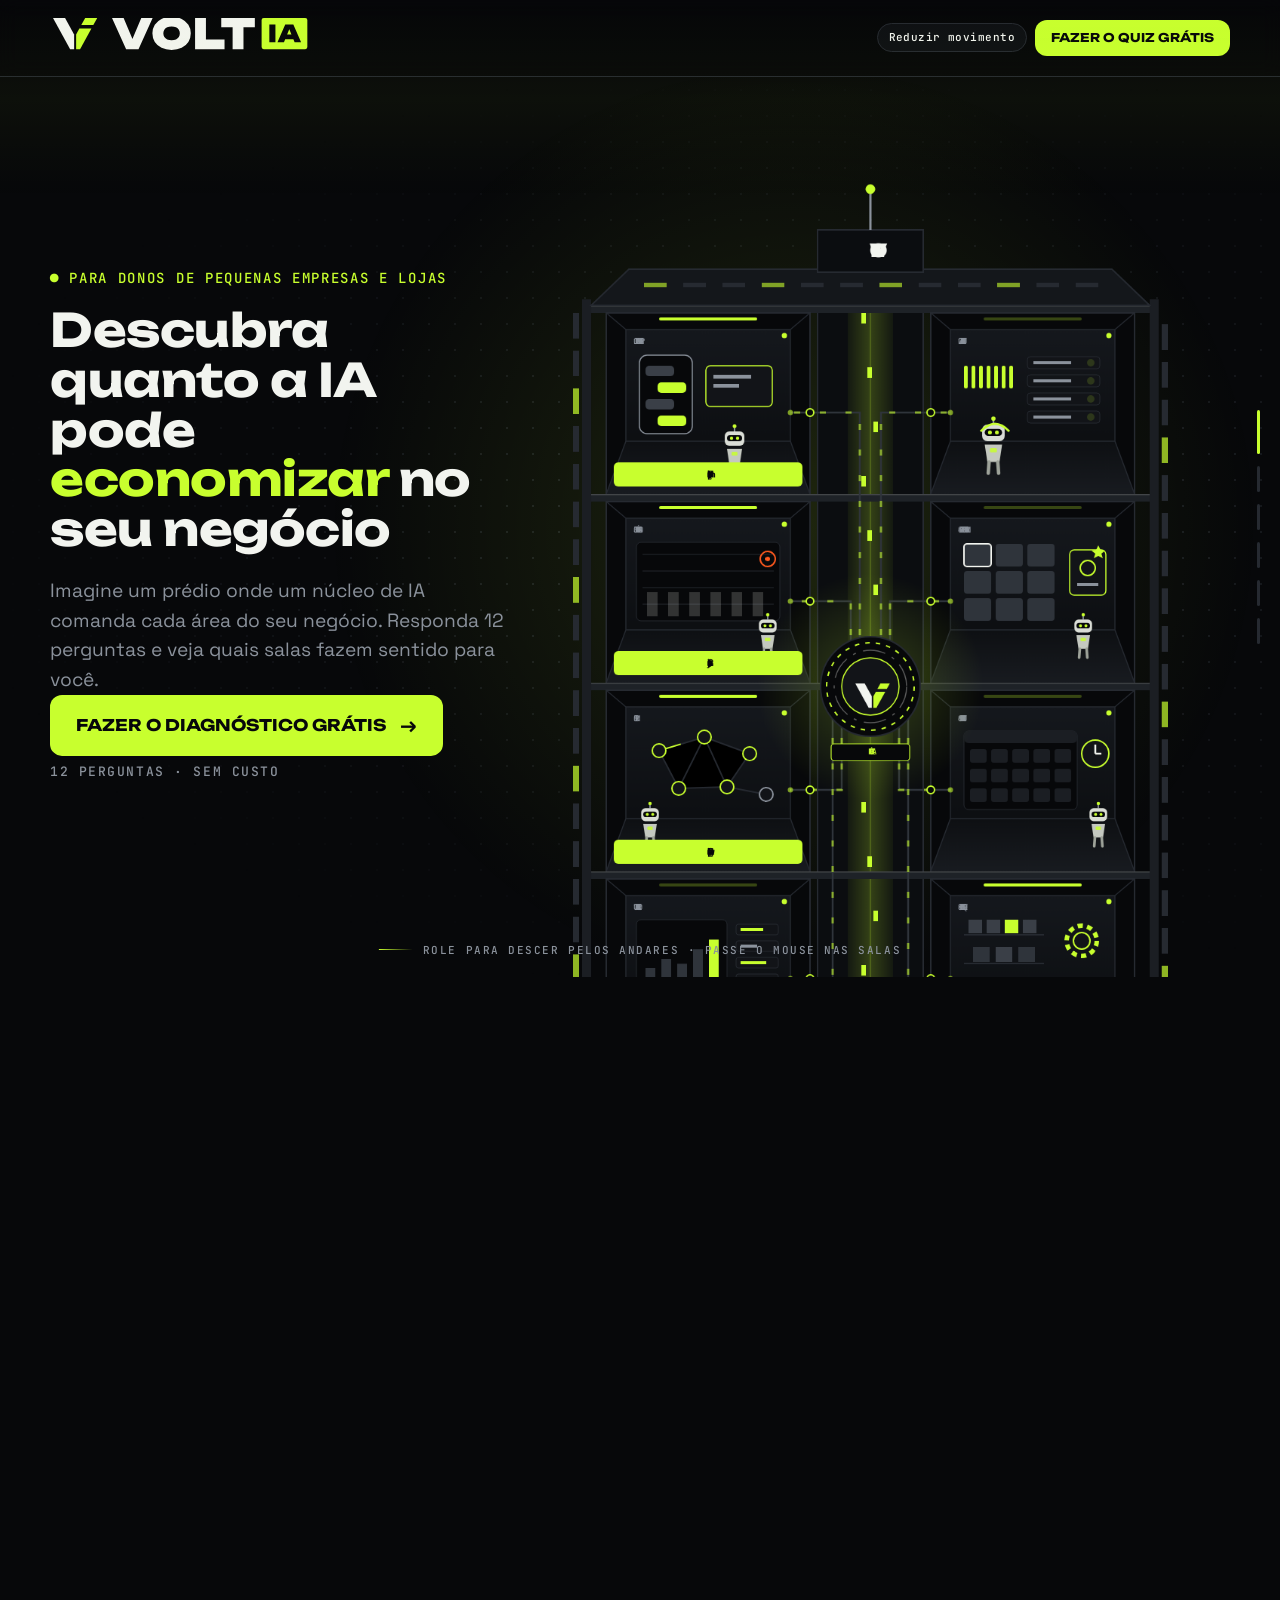
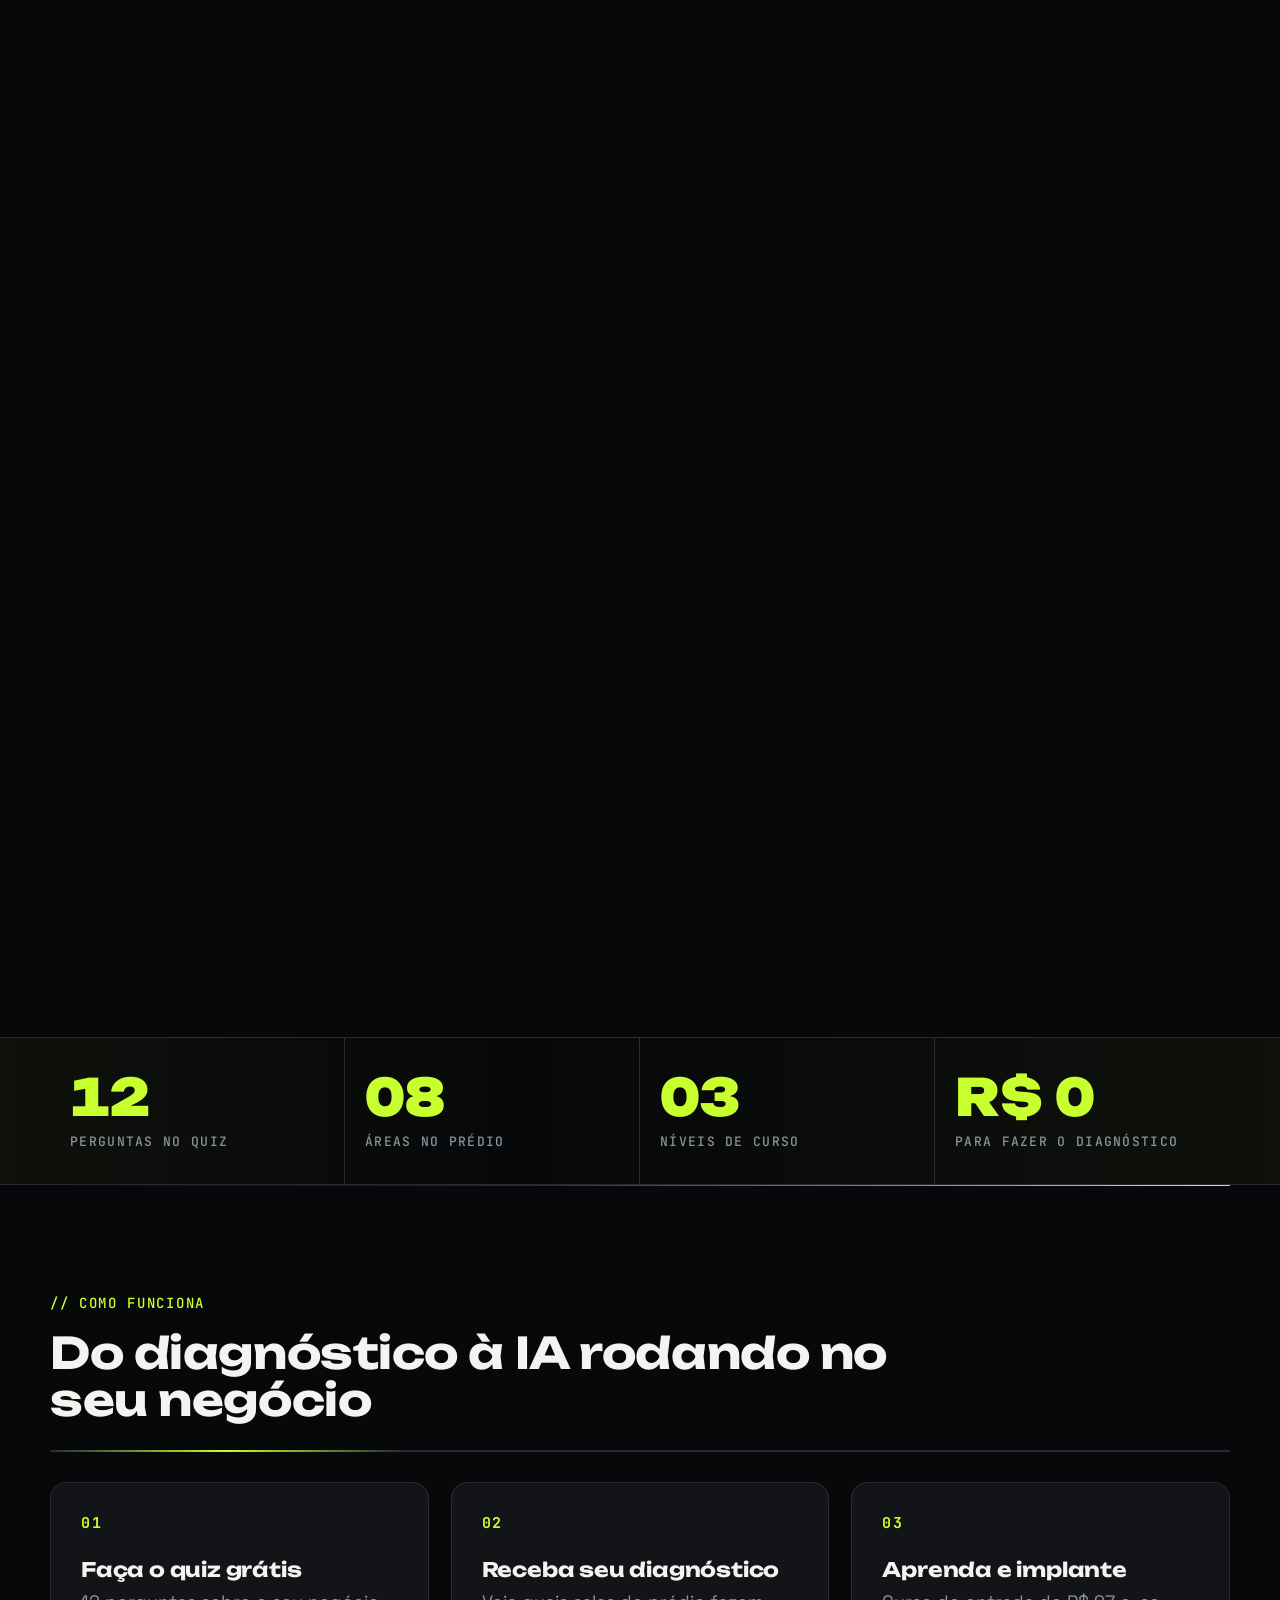
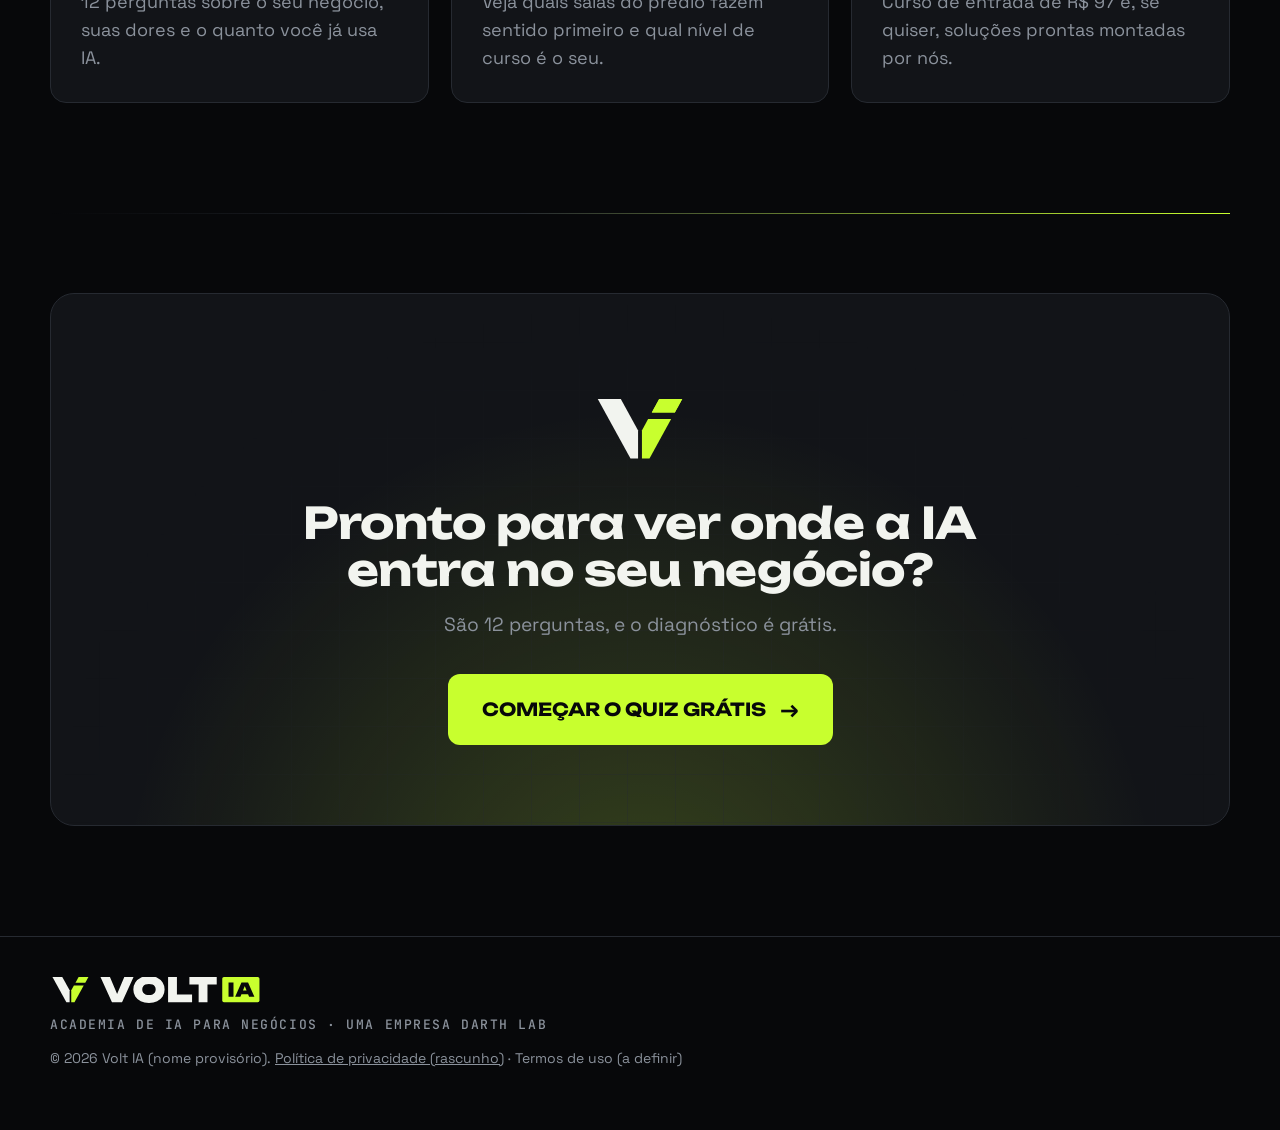
==== index.html @ c43f9a68 "Volt IA: landing, quiz e política (rascunho) - site estático" ====
<!doctype html>
<html lang="pt-BR">
<head>
<meta charset="utf-8">
<meta name="viewport" content="width=device-width, initial-scale=1">
<title>Volt IA | Descubra quanto a IA pode economizar no seu negócio</title>
<meta name="description" content="Diagnóstico grátis em 12 perguntas para donos de pequenas empresas e lojas: descubra onde a IA entra no seu negócio.">
<meta name="theme-color" content="#07080A">
<link rel="icon" href="assets/favicon.svg" type="image/svg+xml">
<link rel="icon" href="assets/favicon.ico" sizes="any">
<link rel="apple-touch-icon" href="assets/apple-touch-icon-180.png">
<link rel="preconnect" href="https://fonts.googleapis.com"><link rel="preconnect" href="https://fonts.gstatic.com" crossorigin>
<link href="https://fonts.googleapis.com/css2?family=Unbounded:wght@700;900&family=Space+Grotesk:wght@400;500;700&family=JetBrains+Mono:wght@500;700&display=swap" rel="stylesheet">
<script>try{if(localStorage.getItem("volt_reduce_motion")==="1")document.documentElement.classList.add("reduce-motion")}catch(e){}</script>
<link rel="stylesheet" href="style.css">
<link rel="stylesheet" href="building.css">
</head>
<body>
<div class="scanline" aria-hidden="true"></div>
<header class="nav">
  <div class="wrap nav-in">
    <a href="#" class="brand" aria-label="Volt IA"><img src="assets/logo.svg" alt="Volt IA" height="32"></a>
    <div class="nav-actions">
      <button class="motion-toggle" type="button" id="btnMotion" aria-pressed="false">Reduzir movimento</button>
      <a href="quiz/" class="btn btn-sm glow">Fazer o quiz grátis</a>
    </div>
  </div>
</header>

<main>
<!-- PALCO: o prédio Volt IA com o núcleo que comanda tudo -->
<section class="stage" id="predio" aria-label="O prédio Volt IA: um núcleo de IA conectado às áreas do seu negócio">
  <div class="stage-sticky">
    <div class="stage-bg" aria-hidden="true"></div>
    <div class="stage-halo" aria-hidden="true"></div>
    <div class="cam" id="cam"><svg class="bsvg" id="bsvg" role="img" aria-label="Prédio em corte com um núcleo de IA central ligado a oito salas: vendas e WhatsApp, atendimento, tráfego pago, criativos e Instagram, CRM, agendamento, financeiro e ERP."></svg></div>

    <div class="panel" id="panel">
      <div class="pstate p0 cur" data-state="0">
        <p class="kicker"><span class="blink">●</span> PARA DONOS DE PEQUENAS EMPRESAS E LOJAS</p>
        <h1>Descubra quanto a IA pode <em>economizar</em> no seu negócio</h1>
        <p class="lead">Imagine um prédio onde um núcleo de IA comanda cada área do seu negócio. Responda 12 perguntas e veja quais salas fazem sentido para você.</p>
        <div class="cta-row">
          <a href="quiz/" class="btn pulse glow">Fazer o diagnóstico grátis <span class="arr">→</span></a>
          <span class="mono muted">12 PERGUNTAS · SEM CUSTO</span>
        </div>
      </div>
      <!-- andares: preenchidos pelo app.js a partir de VOLT_FLOORS/VOLT_ROOMS -->
      <div class="pstate p5" data-state="5">
        <p class="kicker">// O NÚCLEO</p>
        <h2>Uma IA no centro. Cada área conectada.</h2>
        <p class="lead">O quiz mostra por qual sala começar no seu negócio, e o curso explica como tudo funciona.</p>
        <div class="cta-row"><a href="quiz/" class="btn pulse glow">Fazer o diagnóstico grátis <span class="arr">→</span></a></div>
      </div>
    </div>
    <div class="progress" id="progress" aria-hidden="true"></div>
    <div class="hint" id="hint" aria-hidden="true"><span></span>ROLE PARA DESCER PELOS ANDARES · PASSE O MOUSE NAS SALAS</div>
    <div class="tip" id="tip" role="status" aria-live="polite"></div>
  </div>
  <div class="static-floors" id="staticFloors"></div>
</section>

<!-- CONTADORES (fatos do próprio quiz, sem promessa de ganho) -->
<section class="stats" id="numeros">
  <div class="wrap stats-grid">
    <div class="stat reveal"><b data-count="12">0</b><span>perguntas no quiz</span></div>
    <div class="stat reveal d1"><b data-count="8">0</b><span>áreas no prédio</span></div>
    <div class="stat reveal d2"><b data-count="3">0</b><span>níveis de curso</span></div>
    <div class="stat reveal d3"><b data-count="0" data-prefix="R$ ">R$ 0</b><span>para fazer o diagnóstico</span></div>
  </div>
</section>

<!-- COMO FUNCIONA -->
<section class="steps sec" id="como">
  <div class="wrap">
    <p class="kicker reveal">// COMO FUNCIONA</p>
    <h2 class="reveal d1">Do diagnóstico à IA rodando no seu negócio</h2>
    <div class="flowline reveal" aria-hidden="true"><i></i></div>
    <ol class="grid3">
      <li class="card reveal"><span class="num">01</span><h3>Faça o quiz grátis</h3><p>12 perguntas sobre o seu negócio, suas dores e o quanto você já usa IA.</p></li>
      <li class="card reveal d1"><span class="num">02</span><h3>Receba seu diagnóstico</h3><p>Veja quais salas do prédio fazem sentido primeiro e qual nível de curso é o seu.</p></li>
      <li class="card reveal d2"><span class="num">03</span><h3>Aprenda e implante</h3><p>Curso de entrada de R$ 97 e, se quiser, soluções prontas montadas por nós.</p></li>
    </ol>
  </div>
</section>

<!-- CTA FINAL -->
<section class="final sec" id="quiz">
  <div class="wrap">
    <div class="final-box reveal">
      <div class="final-grid" aria-hidden="true"></div>
      <svg class="emblem sm" viewBox="0 0 100 100" aria-hidden="true">
        <polygon points="6,26 30,26 48,58.73 48,88 40.1,88" fill="#F2F4EF"/>
        <polygon points="82.45,47 58.45,47 52,58.73 52,88 59.9,88" fill="#C8FF2E"/>
        <polygon class="pkt p0" points="94,26 70,26 62.3,40 86.3,40" fill="#C8FF2E"/>
        <polygon class="pkt p1" points="94,26 70,26 62.3,40 86.3,40" fill="#C8FF2E"/>
      </svg>
      <h2>Pronto para ver onde a IA entra no seu negócio?</h2>
      <p class="lead">São 12 perguntas, e o diagnóstico é grátis.</p>
      <a href="quiz/" class="btn btn-lg pulse glow">Começar o quiz grátis <span class="arr">→</span></a>
    </div>
  </div>
</section>
</main>

<footer class="foot">
  <div class="wrap">
    <img src="assets/logo.svg" alt="Volt IA" height="26">
    <p class="mono muted">ACADEMIA DE IA PARA NEGÓCIOS · UMA EMPRESA DARTH LAB</p>
    <p class="muted small">© 2026 Volt IA (nome provisório). <a href="privacidade/" style="color:inherit">Política de privacidade (rascunho)</a> · Termos de uso (a definir)</p>
  </div>
</footer>
<script src="building.js" defer></script>
<script src="app.js" defer></script>
</body>
</html>
---- style.css ----
:root{--void:#07080A;--grafite:#121418;--linha:#262A31;--volt:#C8FF2E;--sinal:#F2F4EF;--dado:#8B929C;--brasa:#FF5A1F;
--fd:"Unbounded",system-ui,sans-serif;--ft:"Space Grotesk",system-ui,sans-serif;--fm:"JetBrains Mono",ui-monospace,monospace;
--ease:cubic-bezier(.2,.8,.2,1)}
*{box-sizing:border-box;margin:0;padding:0}
html{scroll-behavior:smooth}
body{background:var(--void);color:var(--sinal);font:400 18px/1.55 var(--ft);overflow-x:hidden;-webkit-font-smoothing:antialiased}
::selection{background:var(--volt);color:var(--void)}
.wrap{width:min(1180px,100% - 48px);margin-inline:auto}
.mono{font:500 13px/1.3 var(--fm);letter-spacing:.12em}
.tiny{font-size:11px;letter-spacing:.06em}
.muted{color:var(--dado)} .small{font-size:14px}
.kicker{font:500 14px/1.2 var(--fm);letter-spacing:.12em;color:var(--volt);margin-bottom:18px}
h1,h2,h3{font-family:var(--fd);font-weight:700;letter-spacing:-.01em;line-height:1.08}
h1{font-size:clamp(34px,4.3vw,62px)} h1 em{font-style:normal;color:var(--volt)}
h2{font-size:clamp(28px,3.4vw,44px);margin-bottom:40px;max-width:22ch}
h3{font-size:20px;margin-bottom:8px}
.lead{color:var(--dado);font-size:clamp(17px,1.5vw,20px);max-width:54ch;margin-top:22px}

/* scanline global sutil */
.scanline{position:fixed;inset:0;pointer-events:none;z-index:50;background:linear-gradient(180deg,transparent 0,rgba(200,255,46,.035) 50%,transparent 100%);height:22vh;animation:scan 7s linear infinite}
@keyframes scan{from{transform:translateY(-25vh)}to{transform:translateY(110vh)}}

/* NAV */
.nav{position:sticky;top:0;z-index:40;backdrop-filter:blur(10px);-webkit-backdrop-filter:blur(10px);background:rgba(7,8,10,.72);border-bottom:1px solid var(--linha);transition:background .3s}
.nav-in{display:flex;justify-content:space-between;align-items:center;padding:18px 0}
.nav.scrolled{background:rgba(7,8,10,.92)}

/* BOTÕES */
.btn{position:relative;display:inline-flex;align-items:center;gap:14px;background:var(--volt);color:var(--void);font:700 16px/1 var(--fd);
 text-transform:uppercase;text-decoration:none;padding:20px 26px;border-radius:12px;transition:transform .25s var(--ease),box-shadow .25s var(--ease);isolation:isolate;overflow:visible}
.btn-sm{padding:12px 16px;font-size:12px;white-space:nowrap} .btn-lg{padding:24px 34px;font-size:18px}
.arr{font-family:var(--ft);font-size:1.3em;transition:transform .25s var(--ease)}
.btn:hover .arr{transform:translateX(6px)}
.glow:hover{transform:translateY(-2px);box-shadow:0 0 0 1px var(--volt),0 10px 50px rgba(200,255,46,.45),0 0 120px rgba(200,255,46,.18)}
.btn::after{content:"";position:absolute;inset:0;border-radius:inherit;background:linear-gradient(110deg,transparent 30%,rgba(255,255,255,.55) 50%,transparent 70%);background-size:250% 100%;background-position:120% 0;mix-blend-mode:soft-light;transition:background-position .7s var(--ease)}
.btn:hover::after{background-position:-20% 0}
.pulse::before{content:"";position:absolute;inset:0;border-radius:inherit;box-shadow:0 0 0 0 rgba(200,255,46,.55);animation:ring 2.2s var(--ease) infinite;z-index:-1}
@keyframes ring{0%{box-shadow:0 0 0 0 rgba(200,255,46,.5)}80%,100%{box-shadow:0 0 0 18px rgba(200,255,46,0)}}

/* STATS */
.stats{border-block:1px solid var(--linha);background:linear-gradient(90deg,rgba(200,255,46,.04),transparent 40%,rgba(200,255,46,.04))}
.stats-grid{display:grid;grid-template-columns:repeat(4,1fr)}
.stat{padding:34px 20px;border-right:1px solid var(--linha)}
.stat:last-child{border-right:0}
.stat b{display:block;font:900 clamp(34px,4vw,54px)/1 var(--fd);color:var(--volt);font-variant-numeric:tabular-nums}
.stat span{display:block;margin-top:10px;font:500 13px var(--fm);letter-spacing:.1em;text-transform:uppercase;color:var(--dado)}

/* SEÇÕES */
.sec{position:relative;padding:110px 0}
.sec::before{content:"";position:absolute;top:0;left:50%;width:min(1180px,100% - 48px);height:1px;transform:translateX(-50%);
 background:linear-gradient(90deg,transparent,var(--linha) 20%,var(--volt) 50%,var(--linha) 80%,transparent);background-size:200% 100%;animation:sweep 6s linear infinite}
@keyframes sweep{from{background-position:100% 0}to{background-position:-100% 0}}
.grid3{list-style:none;display:grid;grid-template-columns:repeat(3,1fr);gap:22px}
.card{position:relative;background:var(--grafite);border:1px solid var(--linha);border-radius:16px;padding:30px;overflow:hidden;transition:border-color .3s,transform .4s var(--ease)}
.card p{color:var(--dado)}
.card::before{content:"";position:absolute;inset:0;background:radial-gradient(320px circle at var(--mx,50%) var(--my,0%),rgba(200,255,46,.16),transparent 60%);opacity:0;transition:opacity .3s}
.card:hover{border-color:rgba(200,255,46,.6);transform:translateY(-4px)}
.card:hover::before{opacity:1}
.card>*{position:relative}
.num{display:block;font:700 15px var(--fm);color:var(--volt);margin-bottom:26px;letter-spacing:.1em}
.ico{display:inline-grid;place-items:center;width:44px;height:44px;border:1px solid var(--volt);border-radius:10px;color:var(--volt);margin-bottom:22px;font-size:18px}
.flowline{height:2px;background:var(--linha);margin:-14px 0 30px;position:relative;overflow:hidden;border-radius:2px}
.flowline i{position:absolute;inset:0;width:30%;background:linear-gradient(90deg,transparent,var(--volt),transparent);animation:travel 2.8s linear infinite}
@keyframes travel{from{transform:translateX(-100%)}to{transform:translateX(340%)}}

/* AO VIVO */
.live-grid{display:grid;grid-template-columns:1fr 1fr;gap:22px}
.term{background:#0C0E11;border:1px solid var(--linha);border-radius:16px;overflow:hidden;display:flex;flex-direction:column}
.term-top{display:flex;align-items:center;gap:8px;padding:14px 20px;border-bottom:1px solid var(--linha)}
.term-top i{width:11px;height:11px;border-radius:50%;background:var(--brasa)}.term-top i:nth-child(2){background:var(--dado)}.term-top i:nth-child(3){background:var(--volt)}
.term-top span{margin-left:auto;font-size:12px}
.term-body{font:500 14px/1.8 var(--fm);color:var(--sinal);padding:20px 22px;min-height:340px;white-space:pre-wrap;word-break:break-word}
.term-body .p{color:var(--volt)}.term-body .c{color:var(--dado)}.term-body .ok{color:var(--volt)}.term-body .w{color:var(--brasa)}
.term-body .car{display:inline-block;width:9px;height:1.05em;background:var(--volt);vertical-align:-2px;animation:blinkdot 1s steps(1) infinite}
.tasks ul{list-style:none;padding:6px 20px;flex:1}
.tasks li{position:relative;display:flex;justify-content:space-between;align-items:center;gap:12px;padding:17px 0;border-bottom:1px dashed var(--linha);font-size:17px;overflow:hidden}
.tasks li:last-child{border:0}
.tasks li::after{content:"";position:absolute;left:0;top:0;bottom:0;width:40%;background:linear-gradient(90deg,transparent,rgba(200,255,46,.18),transparent);transform:translateX(-120%)}
.tasks li.scan::after{animation:rowscan .7s var(--ease)}
@keyframes rowscan{to{transform:translateX(320%)}}
.st{position:relative;width:86px;height:28px;font:700 12px var(--fm);letter-spacing:.08em}
.st em,.st b{position:absolute;inset:0;display:grid;place-items:center;border-radius:6px;transition:opacity .35s,transform .45s var(--ease)}
.st em{font-style:normal;color:var(--brasa);border:1px solid rgba(255,90,31,.5)}
.st b{background:var(--volt);color:var(--void);opacity:0;transform:translateY(12px)}
.tasks li.done .st em{opacity:0;transform:translateY(-12px)}
.tasks li.done .st b{opacity:1;transform:none;box-shadow:0 0 18px rgba(200,255,46,.45)}
.tasks li.done .t{color:var(--sinal)}
.tasks li .t{color:var(--dado);transition:color .4s}
.tasks-foot{padding:14px 20px;border-top:1px solid var(--linha);color:var(--volt)}

/* CTA FINAL */
.final{padding-top:80px}
.final-box{position:relative;text-align:center;border:1px solid var(--linha);border-radius:24px;padding:80px 28px;overflow:hidden;
 background:radial-gradient(circle at 50% 120%,rgba(200,255,46,.2),transparent 60%),var(--grafite)}
.final-grid{position:absolute;inset:0;background-image:linear-gradient(var(--linha) 1px,transparent 1px),linear-gradient(90deg,var(--linha) 1px,transparent 1px);background-size:48px 48px;opacity:.35;
 mask-image:radial-gradient(ellipse at 50% 100%,#000,transparent 70%);-webkit-mask-image:radial-gradient(ellipse at 50% 100%,#000,transparent 70%);animation:gridmove 4s linear infinite}
@keyframes gridmove{to{background-position:0 48px,0 0}}
.final-box>*:not(.final-grid){position:relative}
.emblem.sm{position:relative;inset:auto;width:96px;height:96px;margin:0 auto}
.final-box h2{margin:22px auto 0;max-width:20ch}.final-box .lead{margin:16px auto 34px}
.foot{border-top:1px solid var(--linha)}
.foot .wrap{display:grid;gap:14px;padding:40px 0 60px}

/* REVEAL */
.js .reveal{opacity:0;transform:translateY(28px);filter:blur(6px);transition:opacity .9s var(--ease),transform .9s var(--ease),filter .9s var(--ease)}
.js .reveal.in{opacity:1;transform:none;filter:none}
.d1{transition-delay:.12s!important}.d2{transition-delay:.24s!important}.d3{transition-delay:.36s!important}

/* MOBILE */
@media (max-width:860px){
 .grid3,.live-grid{grid-template-columns:1fr}
 .stats-grid{grid-template-columns:1fr 1fr}
 .stat{border-bottom:1px solid var(--linha)}.stat:nth-child(2n){border-right:0}
 .sec{padding:72px 0}
 .btn{width:100%;justify-content:space-between}
 .nav .btn{width:auto;padding:10px 11px;font-size:10px;letter-spacing:0}
 .nav img{height:21px;width:auto}
 .nav-in{gap:10px}
 .wrap{width:calc(100% - 36px)}
 .kicker{font-size:12px}
 .term-body{min-height:300px;font-size:12.5px}
 .tasks li{font-size:15px}
 .scanline{display:none}
}

/* MOVIMENTO REDUZIDO */
@media (prefers-reduced-motion:reduce){
 *,*::before,*::after{animation:none!important;transition:none!important;scroll-behavior:auto!important}
 .js .reveal{opacity:1;transform:none;filter:none}
 .scanline{display:none}
}

/* ===== PALCO DO PRÉDIO (rolagem com câmera) ===== */
.stage{position:relative;height:640vh}
.stage-sticky{position:sticky;top:0;height:100vh;height:100svh;overflow:hidden}
.stage-bg{position:absolute;inset:0;background-image:radial-gradient(var(--linha) 1.2px,transparent 1.4px);background-size:26px 26px;opacity:.7;
 mask-image:radial-gradient(ellipse at 65% 50%,#000 20%,transparent 75%);-webkit-mask-image:radial-gradient(ellipse at 65% 50%,#000 20%,transparent 75%)}
.stage-halo{position:absolute;width:1100px;height:1100px;left:62%;top:50%;transform:translate(-50%,-50%);background:radial-gradient(circle,rgba(200,255,46,.12),transparent 60%);pointer-events:none}
.cam{position:absolute;left:0;top:0;width:840px;transform-origin:0 0;will-change:transform}
.cam .bsvg{width:840px;height:auto;display:block}
.panel{position:absolute;left:max(24px,calc((100vw - 1180px)/2));top:50%;transform:translateY(-50%);width:min(470px,36vw);z-index:3}
.pstate{position:absolute;left:0;top:50%;width:100%;transform:translateY(-40%);opacity:0;visibility:hidden;transition:opacity .6s var(--ease),transform .8s var(--ease),visibility 0s .6s}
.pstate.cur{opacity:1;visibility:visible;transform:translateY(-50%);transition:opacity .6s var(--ease),transform .8s var(--ease),visibility 0s}
.pstate h1{font-size:clamp(32px,3.6vw,54px)}
.pstate h2{font-size:clamp(28px,2.8vw,42px);margin-bottom:14px}
.floor-tag{display:inline-flex;align-items:center;gap:10px;font:700 13px var(--fm);letter-spacing:.12em;color:var(--void);background:var(--volt);padding:7px 10px;border-radius:6px;margin-bottom:18px}
.rooms-list{list-style:none;display:grid;gap:10px;margin-top:24px}
.rooms-list li{display:flex;gap:12px;align-items:flex-start;padding:14px 16px;background:rgba(18,20,24,.88);border:1px solid var(--linha);border-radius:12px;cursor:pointer;transition:border-color .3s,background .3s}
.rooms-list li b{font:700 12px var(--fm);letter-spacing:.08em;color:var(--volt);white-space:nowrap;margin-top:3px}
.rooms-list li span{color:var(--dado);font-size:16px}
.rooms-list li strong{display:block;color:var(--sinal);font-weight:700}
.rooms-list li.on{border-color:var(--volt);background:rgba(200,255,46,.08)}
.progress{position:absolute;right:max(20px,calc((100vw - 1180px)/2 - 40px));top:50%;transform:translateY(-50%);display:grid;gap:12px;z-index:3}
.progress i{width:3px;height:26px;background:var(--linha);border-radius:2px;transition:background .3s,height .3s}
.progress i.cur{background:var(--volt);height:44px}
.hint{position:absolute;left:50%;bottom:20px;transform:translateX(-50%);z-index:3;font:500 11px var(--fm);letter-spacing:.14em;color:var(--dado);display:flex;align-items:center;gap:10px;transition:opacity .4s}
.hint span{display:block;width:34px;height:1px;background:linear-gradient(90deg,var(--volt),transparent);animation:hintx 1.6s ease-in-out infinite}
@keyframes hintx{50%{transform:scaleX(.3)}}
.tip{position:absolute;z-index:4;pointer-events:none;background:var(--void);border:1px solid var(--volt);color:var(--sinal);padding:10px 12px;border-radius:10px;font-size:14px;max-width:240px;opacity:0;transform:translateY(6px);transition:opacity .2s,transform .2s;box-shadow:0 0 30px rgba(200,255,46,.25)}
.tip b{display:block;font:700 11px var(--fm);letter-spacing:.1em;color:var(--volt);margin-bottom:4px}
.tip.show{opacity:1;transform:none}
/* lista estática (fallback movimento reduzido) */
.static-floors{display:none}
@media (max-width:860px){
 .stage{height:720vh}
 .panel{left:18px;right:18px;width:auto;top:84px;transform:none}
 .pstate{top:0;transform:translateY(16px)}
 .pstate.cur{transform:none}
 .pstate h1{font-size:28px}
 .pstate .lead{font-size:15px;margin-top:12px}
 .pstate h2{font-size:24px;margin-bottom:8px}
 .pstate .cta-row{margin-top:18px}
 .floor-tag{font-size:11px;margin-bottom:10px}
 .rooms-list{margin-top:12px;gap:8px}
 .rooms-list li{padding:10px 12px}
 .rooms-list li span{font-size:13.5px}
 .progress{right:8px;top:auto;bottom:24px;transform:none;grid-auto-flow:column}
 .progress i{width:18px;height:3px}.progress i.cur{width:30px;height:3px}
 .hint{display:none}
 .stage-halo{left:50%;top:70%}
 .tip{display:none}
 .bsvg .r-label{display:none}
}
@media (prefers-reduced-motion:reduce){
 .stage{height:auto}
 .stage-sticky{position:relative;height:auto;overflow:visible;padding:40px 0 60px}
 .cam{position:relative;transform:none!important;width:min(840px,100%);margin:30px auto 0}
 .cam .bsvg{width:100%}
 .panel{position:relative;left:auto;top:auto;transform:none;width:min(1180px,100% - 48px);margin:0 auto}
 .pstate{display:none}.pstate.p0{display:block;position:relative;transform:none;opacity:1;visibility:visible}
 .progress,.hint{display:none}
 .static-floors{display:grid;gap:14px;width:min(1180px,100% - 48px);margin:30px auto 0}
}
@media (max-width:860px){
 .tip{display:block;position:fixed;left:18px;right:18px;bottom:22px;max-width:none}
}
.pstate .cta-row .mono{white-space:nowrap}
@media (max-width:860px){
 .panel::before{content:"";position:absolute;left:-18px;right:-18px;top:-90px;height:calc(100% + 150px);min-height:var(--ph,300px);background:linear-gradient(180deg,#07080A 0,#07080A calc(100% - 70px),rgba(7,8,10,0));z-index:-1;pointer-events:none}
}
@media (prefers-reduced-motion:reduce){
 .stage-sticky{display:flex;flex-direction:column}
 .panel{order:-1;height:auto!important}
 .panel::before{display:none}
 .tip{display:none!important}
}
@media (prefers-reduced-motion:reduce){ .stage-sticky{overflow:hidden} .stage-halo{display:none} }

/* BOTÃO "REDUZIR MOVIMENTO" — espelha as regras de prefers-reduced-motion sob html.reduce-motion */
.motion-toggle{appearance:none;cursor:pointer;font:500 11px/1 "JetBrains Mono",monospace;letter-spacing:.04em;color:#F2F4EF;background:rgba(18,20,24,.75);border:1px solid #262A31;border-radius:999px;padding:8px 11px;white-space:nowrap}
.motion-toggle:hover{border-color:rgba(200,255,46,.45)}
.motion-toggle[aria-pressed="true"]{color:#C8FF2E;border-color:rgba(200,255,46,.55)}
.motion-toggle:focus-visible{outline:2px solid #C8FF2E;outline-offset:2px}
.nav-actions{display:flex;gap:8px;align-items:center}
@media (max-width:520px){.motion-toggle{padding:7px 9px;font-size:10px}}
html.reduce-motion *,html.reduce-motion *::before,html.reduce-motion *::after{animation:none!important;transition:none!important;scroll-behavior:auto!important}
html.reduce-motion.js .reveal{opacity:1;transform:none;filter:none}
html.reduce-motion .scanline{display:none}
html.reduce-motion .stage{height:auto}
html.reduce-motion .stage-sticky{position:relative;height:auto;overflow:hidden;padding:40px 0 60px;display:flex;flex-direction:column}
html.reduce-motion .cam{position:relative;transform:none!important;width:min(840px,100%);margin:30px auto 0}
html.reduce-motion .cam .bsvg{width:100%}
html.reduce-motion .panel{position:relative;left:auto;top:auto;transform:none;width:min(1180px,100% - 48px);margin:0 auto;order:-1;height:auto!important}
html.reduce-motion .panel::before{display:none}
html.reduce-motion .pstate{display:none}
html.reduce-motion .pstate.p0{display:block;position:relative;transform:none;opacity:1;visibility:visible}
html.reduce-motion .progress,html.reduce-motion .hint{display:none}
html.reduce-motion .static-floors{display:grid;gap:14px;width:min(1180px,100% - 48px);margin:30px auto 0}
html.reduce-motion .tip{display:none!important}
html.reduce-motion .stage-halo{display:none}
---- building.css ----
/* ===== Prédio-núcleo Volt IA ===== */
.bsvg{overflow:visible;font-family:"JetBrains Mono",monospace}
.bsvg *{transform-box:fill-box}
.svg-mono{font:500 11px "JetBrains Mono",monospace;letter-spacing:.04em}
.svg-label{font:700 13px "Space Grotesk",sans-serif}
.svg-sign{font:900 24px "Unbounded",sans-serif;letter-spacing:.02em}
/* núcleo */
.lift .pk{animation:rise 3.2s linear infinite;animation-delay:var(--d)}
@keyframes rise{from{transform:translateY(80px);opacity:0}15%{opacity:.9}85%{opacity:.9}to{transform:translateY(-120px);opacity:0}}
.reactor .ring{transform-origin:center}
.reactor .r1{animation:spin 9s linear infinite}.reactor .r2{animation:spin 14s linear infinite reverse}
.reactor .r-pulse{transform-origin:center;animation:core 2.2s ease-in-out infinite}
.reactor .r-halo{transform-origin:center;animation:halo 2.2s ease-in-out infinite}
.reactor .pkt{animation:pktup 1.6s ease-in-out infinite}
@keyframes spin{to{transform:rotate(360deg)}}
@keyframes core{50%{transform:scale(1.08);stroke-width:3}}
@keyframes halo{50%{transform:scale(1.15);opacity:.65}}
@keyframes pktup{0%,100%{transform:translate(0,0)}50%{transform:translate(4px,-7px)}}
.bsvg.hot .reactor .r-pulse,.bsvg.hot .reactor .r-halo{animation-duration:.9s}
.beacon{animation:blink2 1.6s steps(1) infinite}.beacon-ring{transform-origin:center;animation:ping 1.6s ease-out infinite}
@keyframes blink2{50%{opacity:.25}}
@keyframes ping{from{transform:scale(1);opacity:1}to{transform:scale(4);opacity:0}}
.win{animation:winb 4s ease-in-out infinite;animation-delay:var(--d)}
@keyframes winb{50%{opacity:.2}}
/* feixes */
.beam .b-base{stroke:#2F343B;stroke-width:2.5;fill:none}
.beam .b-end{fill:#C8FF2E;opacity:.6}
.beam.on .b-end{opacity:1}
.beam .b-flow{stroke:#C8FF2E;stroke-width:3;fill:none;stroke-dasharray:8 26;animation:beam 1.3s linear infinite;opacity:.6}
.beam .b-port{fill:#07080A;stroke:#C8FF2E;stroke-width:2}
@keyframes beam{to{stroke-dashoffset:-34}}
.beam.on .b-flow{opacity:1;stroke-width:5;filter:drop-shadow(0 0 6px #C8FF2E);animation-duration:.45s}
.beam.on .b-base{stroke:#C8FF2E;stroke-opacity:.35;stroke-width:7}
/* salas */
.room{cursor:pointer;outline:none}
.room .r-frame{transition:stroke .3s,fill .3s}
.room .r-label{opacity:0;transform:translateY(8px);transition:opacity .3s,transform .3s}
.room .r-title{transition:fill .3s}
.room .lamp{transition:opacity .3s}
.room .r-led{animation:blink2 1.8s steps(1) infinite}
.room.on .r-frame,.room:focus-visible .r-frame{stroke:#C8FF2E;fill:#0B0E08}
.room.on .r-label,.room:focus-visible .r-label{opacity:1;transform:none}
.room.on .r-title{fill:#C8FF2E}
.room.on .lamp{opacity:1}
.bsvg.focusing .room:not(.focus):not(.on){opacity:.45}
.room{transition:opacity .5s}
.botu.bob{animation:bob 2.4s ease-in-out infinite}
@keyframes bob{50%{transform:translateY(-4px)}}
.room .eye{animation:eyes 4s steps(1) infinite}
@keyframes eyes{0%,46%,50%,100%{opacity:1}47%,49%{opacity:.1}}
/* cenas */
.chat{animation:chat 6s linear infinite}
@keyframes chat{to{transform:translateY(-132px)}}
.ticket .check{stroke-dasharray:30;stroke-dashoffset:30;animation:chk 3s ease-in-out infinite}
@keyframes chk{30%,80%{stroke-dashoffset:0}100%{stroke-dashoffset:0;opacity:0}}
.tk .tkc{opacity:.15;animation:tk 2.4s steps(1) infinite;animation-delay:var(--d)}
@keyframes tk{0%{opacity:.15}40%,100%{opacity:1}}
.wave rect{transform-origin:center;animation:wave .9s ease-in-out infinite;animation-delay:var(--d)}
@keyframes wave{50%{transform:scaleY(.25)}}
.draw{stroke-dasharray:240;stroke-dashoffset:240;animation:draw 4s ease-in-out infinite}
@keyframes draw{60%,100%{stroke-dashoffset:0}}
.bar{transform-origin:bottom;animation:barz 2.4s ease-in-out infinite;animation-delay:var(--d)}
@keyframes barz{50%{transform:scaleY(.4)}}
.target{animation:tgt 4s ease-in-out infinite}
@keyframes tgt{0%,55%{opacity:0;transform:translate(214px,76px) scale(.3)}65%,100%{opacity:1}}
.target{transform-box:view-box}
.tile{fill:#2F343B;animation:tile 3s steps(1) infinite;animation-delay:var(--d)}
@keyframes tile{0%{fill:#2F343B}30%,100%{fill:#C8FF2E}}
.cursorbox{animation:cbox 3s steps(9) infinite}
@keyframes cbox{to{transform:translate(0,0)}}
.spark{transform-origin:center;animation:sp 1.5s ease-in-out infinite}
@keyframes sp{50%{transform:scale(.5) rotate(45deg);opacity:.4}}
.crmflow{stroke-dasharray:30 300;animation:crm 3s linear infinite}
@keyframes crm{to{stroke-dashoffset:-330}}
.cn{transform-origin:center;animation:cn 2.4s ease-in-out infinite;animation-delay:var(--d)}
@keyframes cn{50%{transform:scale(1.25)}}
.slot{fill:#1B1E23;animation:slot 4.2s steps(1) infinite;animation-delay:var(--d)}
@keyframes slot{0%{fill:#1B1E23}10%,60%{fill:#C8FF2E}61%,100%{fill:#1B1E23}}
.hand{transform-origin:bottom center;animation:spin 3s linear infinite}
.fbar{transform-origin:bottom;transform:scaleY(var(--h));animation:fbar 3s ease-in-out infinite;animation-delay:var(--d)}
@keyframes fbar{50%{transform:scaleY(calc(var(--h) * .8))}}
.ledger{transform-origin:left;animation:led 2s ease-in-out infinite;animation-delay:var(--d)}
@keyframes led{0%{transform:scaleX(0)}50%,100%{transform:scaleX(1)}}
.gear{animation:spin 5s linear infinite;transform-origin:center}
.belt{animation:belt 4s linear infinite}
@keyframes belt{to{transform:translateX(-200px)}}
/* montagem */
.bsvg .part{opacity:0;transform:translateY(-60px);transition:opacity .7s cubic-bezier(.2,.8,.2,1),transform .9s cubic-bezier(.2,.8,.2,1);transition-delay:calc(var(--i) * .16s)}
.bsvg.built .part{opacity:1;transform:none}
.bsvg .part.base{transform:translateY(40px)}
.bsvg.built .part.base{transform:none}
/* pausa fora da tela */
.bsvg.paused *, .bsvg.paused{animation-play-state:paused!important}
@media (prefers-reduced-motion:reduce){
 .bsvg *{animation:none!important;transition:none!important}
 .bsvg .part{opacity:1;transform:none}
 .chat{transform:none}.ticket .check{stroke-dashoffset:0}.draw{stroke-dashoffset:0}.tile{fill:#C8FF2E}.target{opacity:1}
}
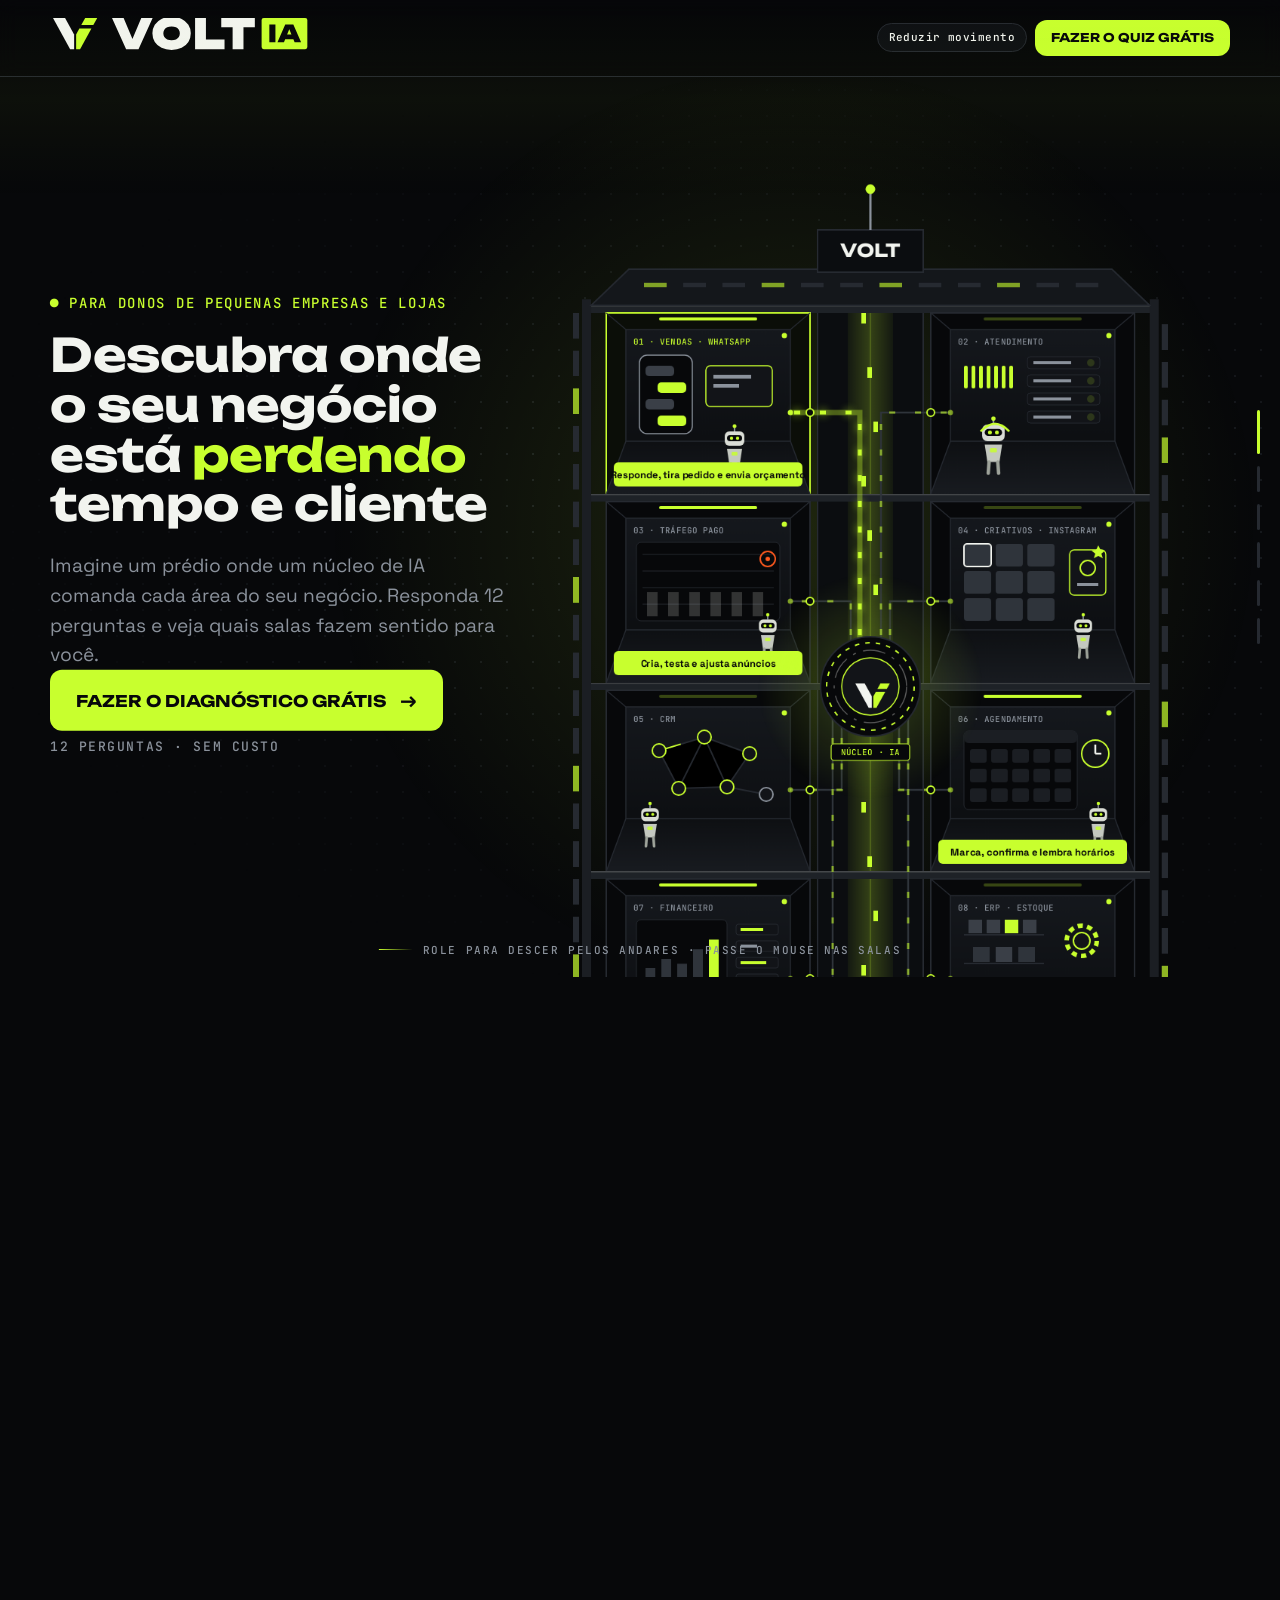
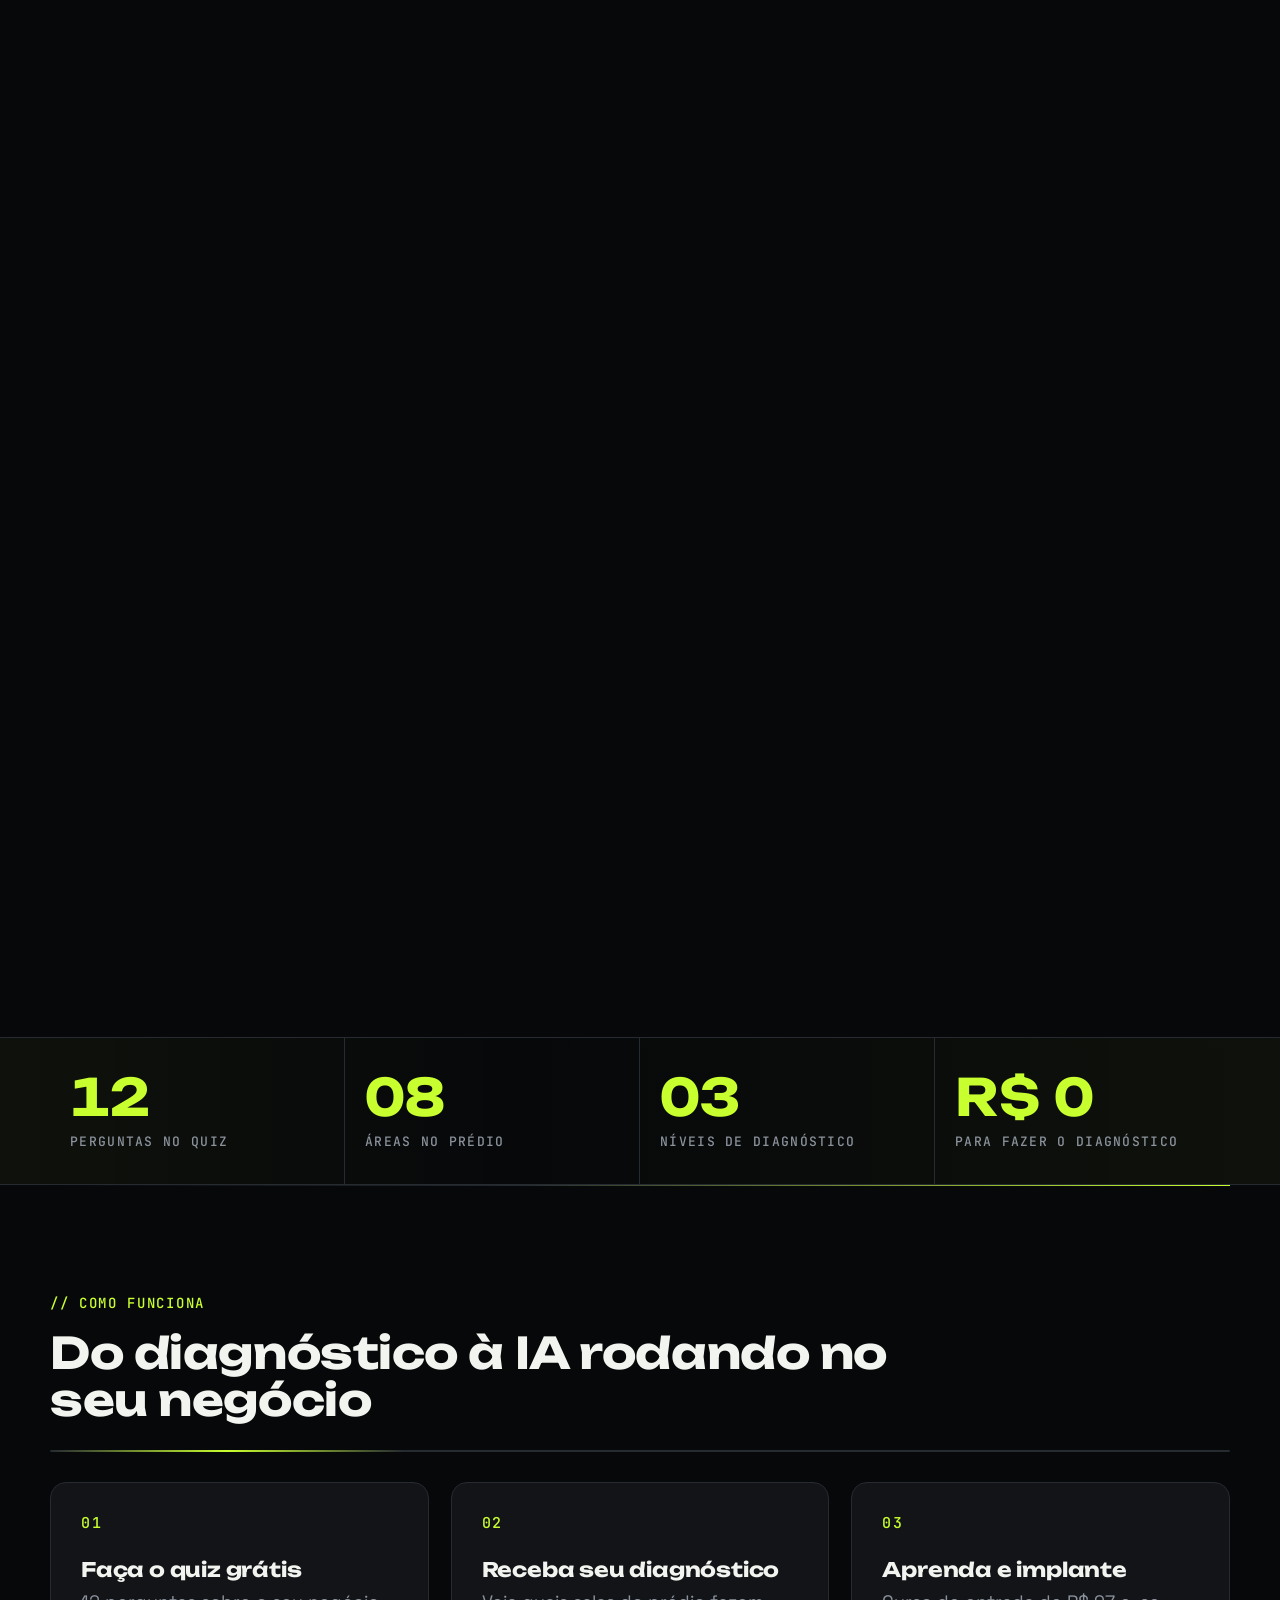
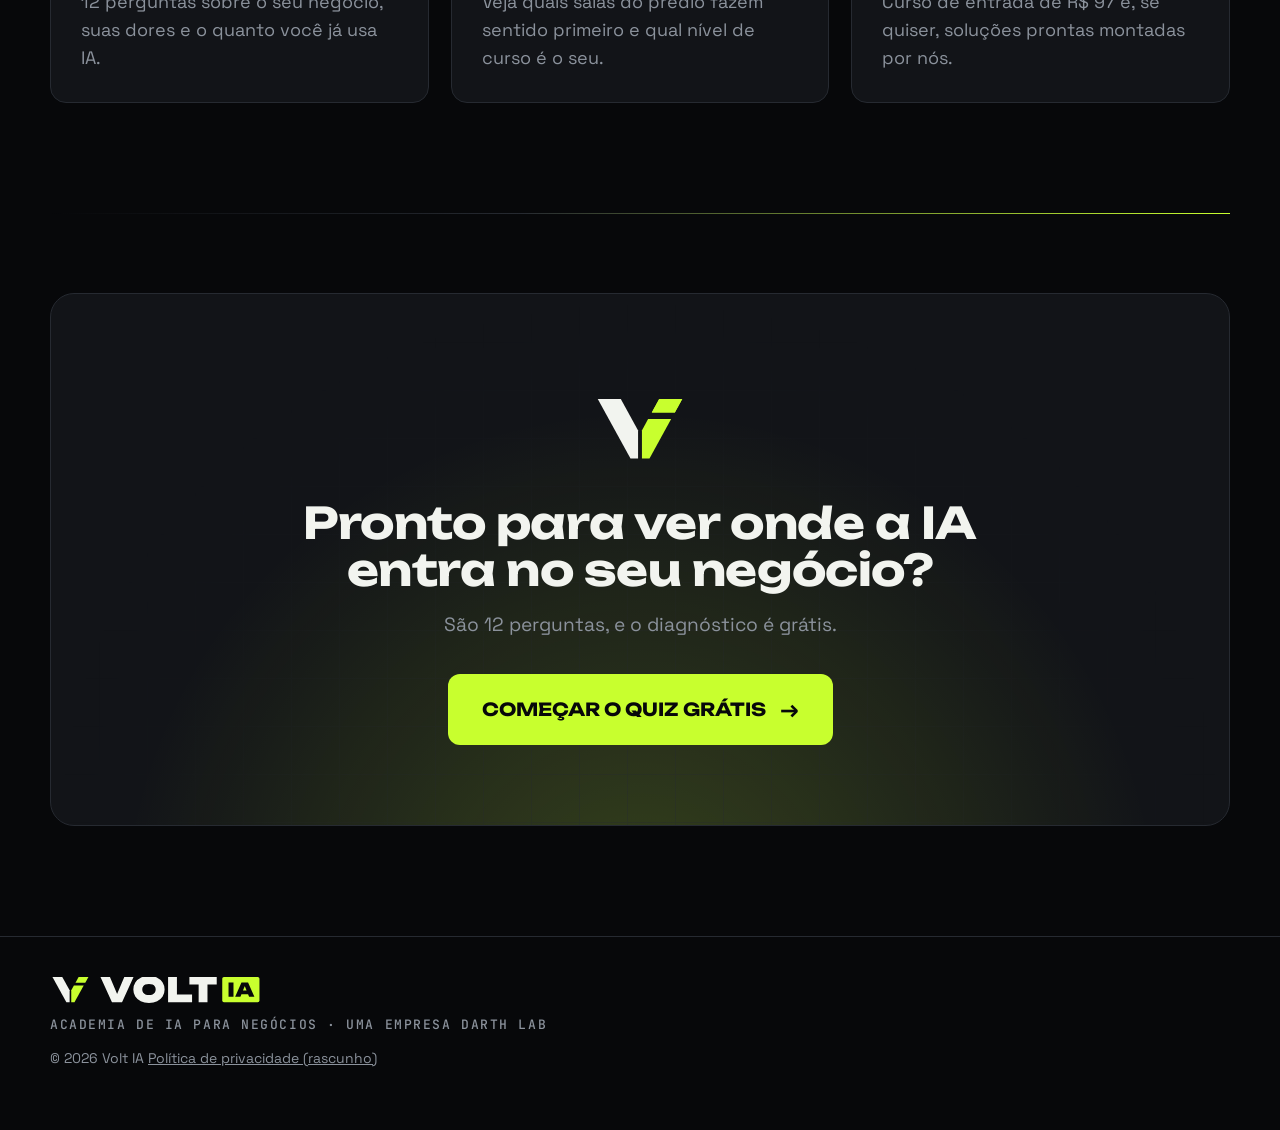
==== commit 37850af1: "Atualiza site: correções da auditoria, política com CNPJ/contato, quiz ligado ao Worker de leads" ====
--- a/index.html
+++ b/index.html
@@ -3,14 +3,12 @@
 <head>
 <meta charset="utf-8">
 <meta name="viewport" content="width=device-width, initial-scale=1">
-<title>Volt IA | Descubra quanto a IA pode economizar no seu negócio</title>
+<title>Volt IA | Descubra onde a IA entra no seu negócio</title>
 <meta name="description" content="Diagnóstico grátis em 12 perguntas para donos de pequenas empresas e lojas: descubra onde a IA entra no seu negócio.">
 <meta name="theme-color" content="#07080A">
 <link rel="icon" href="assets/favicon.svg" type="image/svg+xml">
 <link rel="icon" href="assets/favicon.ico" sizes="any">
 <link rel="apple-touch-icon" href="assets/apple-touch-icon-180.png">
-<link rel="preconnect" href="https://fonts.googleapis.com"><link rel="preconnect" href="https://fonts.gstatic.com" crossorigin>
-<link href="https://fonts.googleapis.com/css2?family=Unbounded:wght@700;900&family=Space+Grotesk:wght@400;500;700&family=JetBrains+Mono:wght@500;700&display=swap" rel="stylesheet">
 <script>try{if(localStorage.getItem("volt_reduce_motion")==="1")document.documentElement.classList.add("reduce-motion")}catch(e){}</script>
 <link rel="stylesheet" href="style.css">
 <link rel="stylesheet" href="building.css">
@@ -38,7 +36,7 @@
     <div class="panel" id="panel">
       <div class="pstate p0 cur" data-state="0">
         <p class="kicker"><span class="blink">●</span> PARA DONOS DE PEQUENAS EMPRESAS E LOJAS</p>
-        <h1>Descubra quanto a IA pode <em>economizar</em> no seu negócio</h1>
+        <h1>Descubra onde o seu negócio está <em>perdendo</em> tempo e cliente</h1>
         <p class="lead">Imagine um prédio onde um núcleo de IA comanda cada área do seu negócio. Responda 12 perguntas e veja quais salas fazem sentido para você.</p>
         <div class="cta-row">
           <a href="quiz/" class="btn pulse glow">Fazer o diagnóstico grátis <span class="arr">→</span></a>
@@ -65,7 +63,7 @@
   <div class="wrap stats-grid">
     <div class="stat reveal"><b data-count="12">0</b><span>perguntas no quiz</span></div>
     <div class="stat reveal d1"><b data-count="8">0</b><span>áreas no prédio</span></div>
-    <div class="stat reveal d2"><b data-count="3">0</b><span>níveis de curso</span></div>
+    <div class="stat reveal d2"><b data-count="3">0</b><span>níveis de diagnóstico</span></div>
     <div class="stat reveal d3"><b data-count="0" data-prefix="R$ ">R$ 0</b><span>para fazer o diagnóstico</span></div>
   </div>
 </section>
@@ -107,7 +105,7 @@
   <div class="wrap">
     <img src="assets/logo.svg" alt="Volt IA" height="26">
     <p class="mono muted">ACADEMIA DE IA PARA NEGÓCIOS · UMA EMPRESA DARTH LAB</p>
-    <p class="muted small">© 2026 Volt IA (nome provisório). <a href="privacidade/" style="color:inherit">Política de privacidade (rascunho)</a> · Termos de uso (a definir)</p>
+    <p class="muted small">© 2026 Volt IA <a href="privacidade/" style="color:inherit">Política de privacidade (rascunho)</a></p>
   </div>
 </footer>
 <script src="building.js" defer></script>
--- a/style.css
+++ b/style.css
@@ -1,3 +1,10 @@
+/* Fontes locais (sem Google Fonts: não envia IP do visitante a terceiros). 900→Bold e mono 700→Medium por falta de arquivo. */
+@font-face{font-family:"Unbounded";src:url("assets/fonts/Unbounded-Medium.ttf") format("truetype");font-weight:500;font-display:swap}
+@font-face{font-family:"Unbounded";src:url("assets/fonts/Unbounded-Bold.ttf") format("truetype");font-weight:600 900;font-display:swap}
+@font-face{font-family:"Space Grotesk";src:url("assets/fonts/SpaceGrotesk-Regular.ttf") format("truetype");font-weight:400;font-display:swap}
+@font-face{font-family:"Space Grotesk";src:url("assets/fonts/SpaceGrotesk-Medium.ttf") format("truetype");font-weight:500;font-display:swap}
+@font-face{font-family:"Space Grotesk";src:url("assets/fonts/SpaceGrotesk-Bold.ttf") format("truetype");font-weight:600 900;font-display:swap}
+@font-face{font-family:"JetBrains Mono";src:url("assets/fonts/JetBrainsMono-Medium.ttf") format("truetype");font-weight:400 900;font-display:swap}
 :root{--void:#07080A;--grafite:#121418;--linha:#262A31;--volt:#C8FF2E;--sinal:#F2F4EF;--dado:#8B929C;--brasa:#FF5A1F;
 --fd:"Unbounded",system-ui,sans-serif;--ft:"Space Grotesk",system-ui,sans-serif;--fm:"JetBrains Mono",ui-monospace,monospace;
 --ease:cubic-bezier(.2,.8,.2,1)}
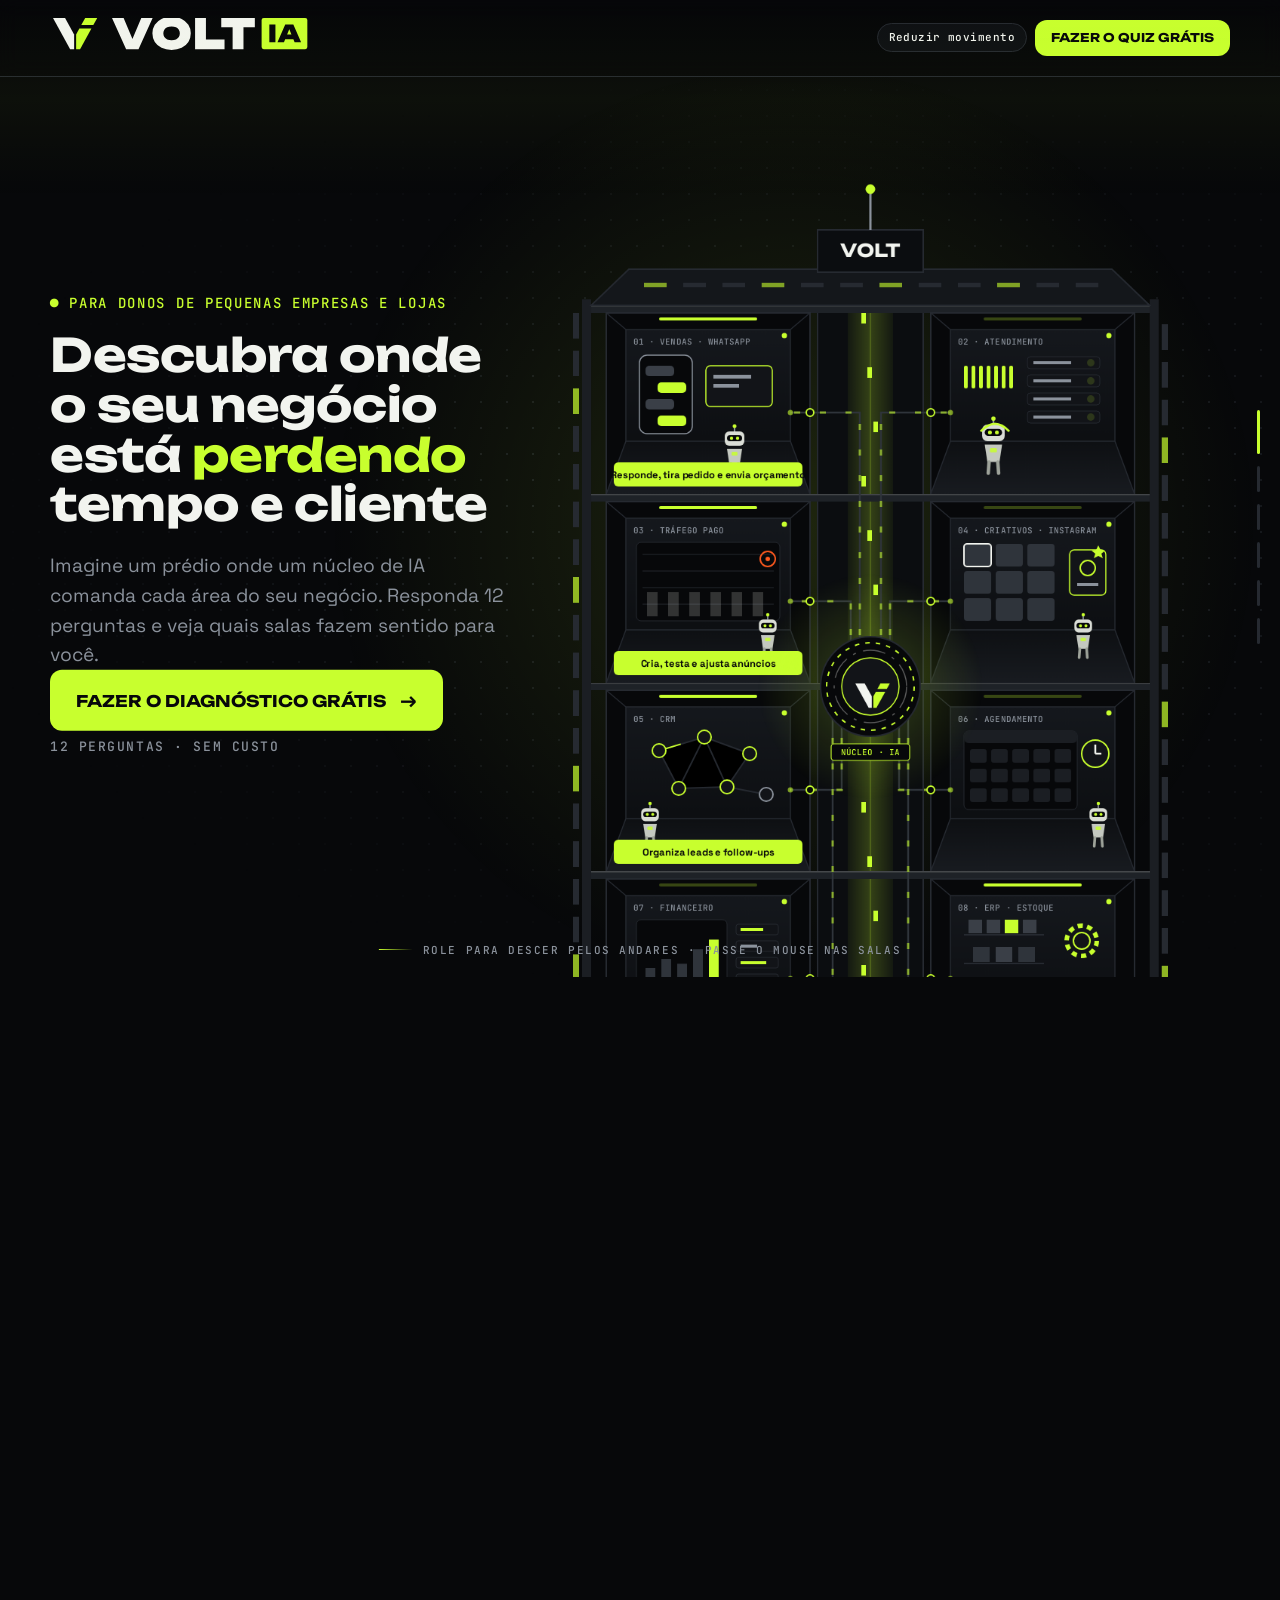
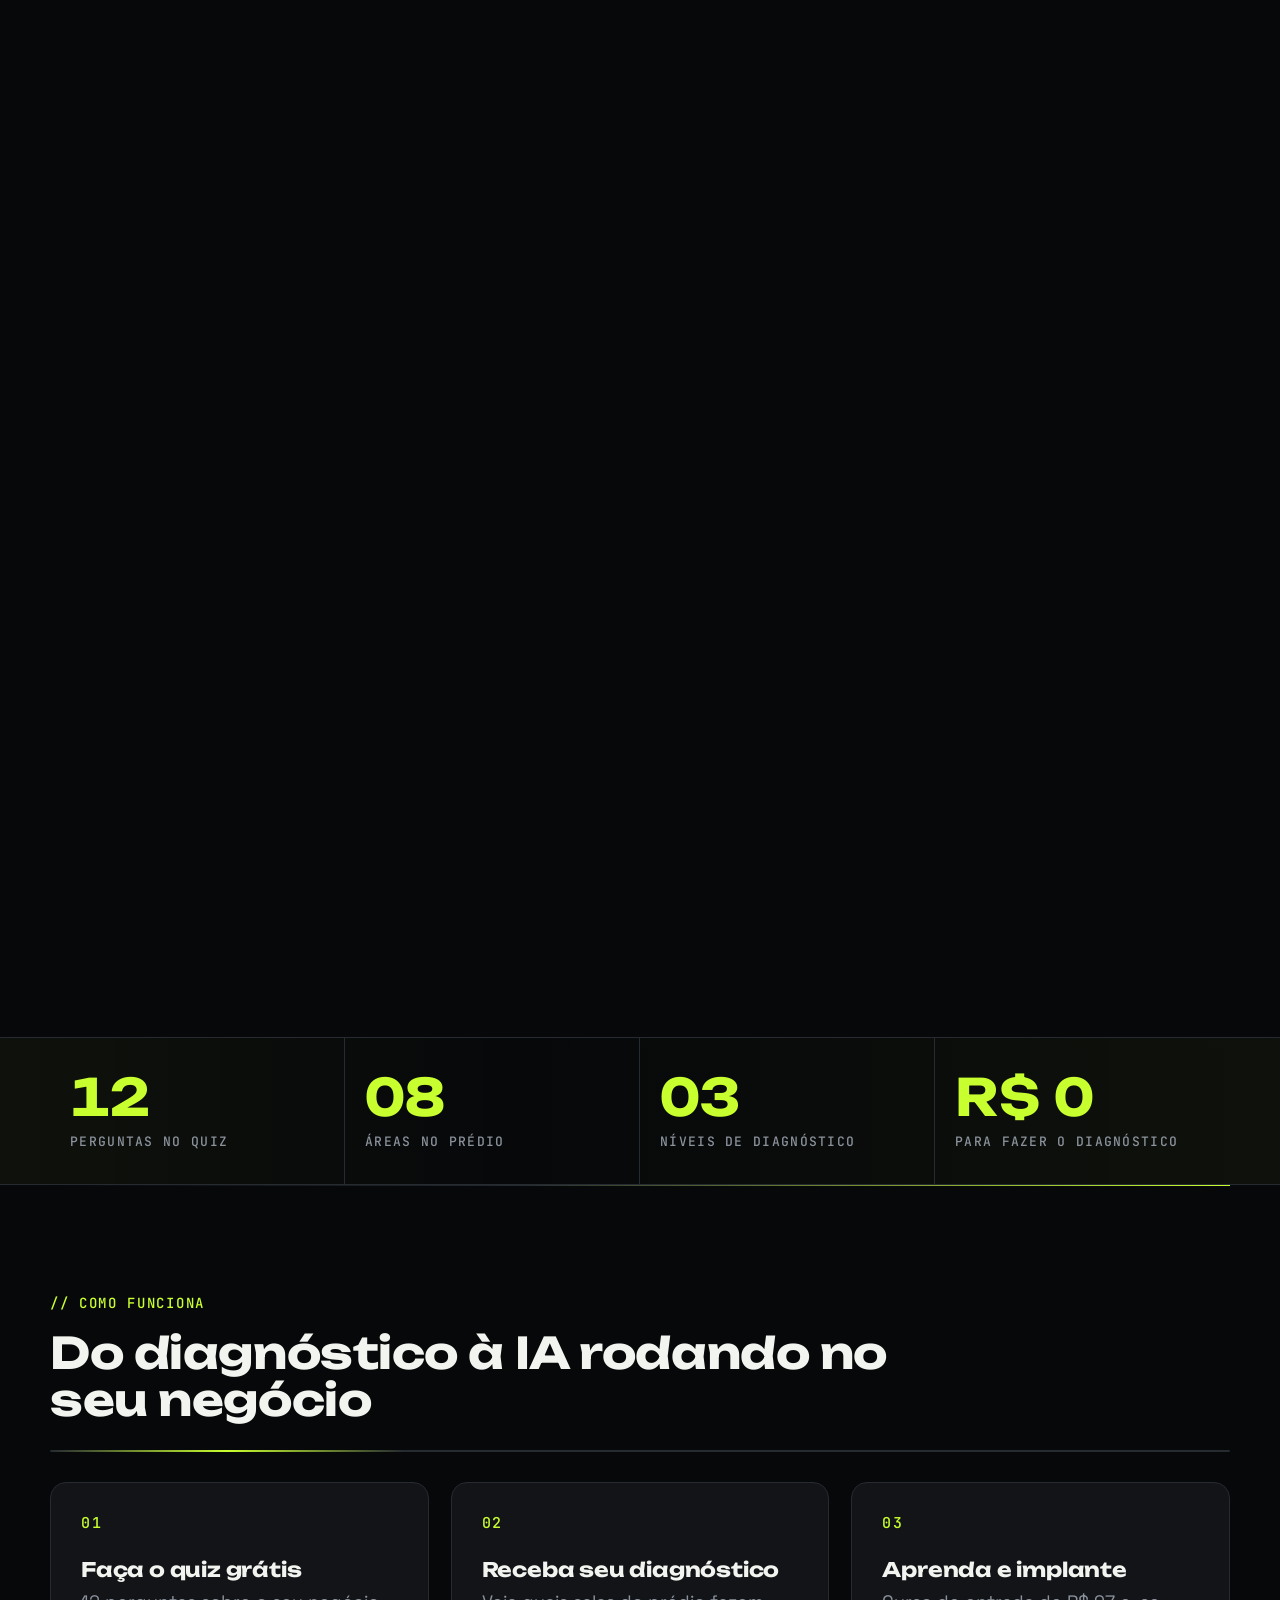
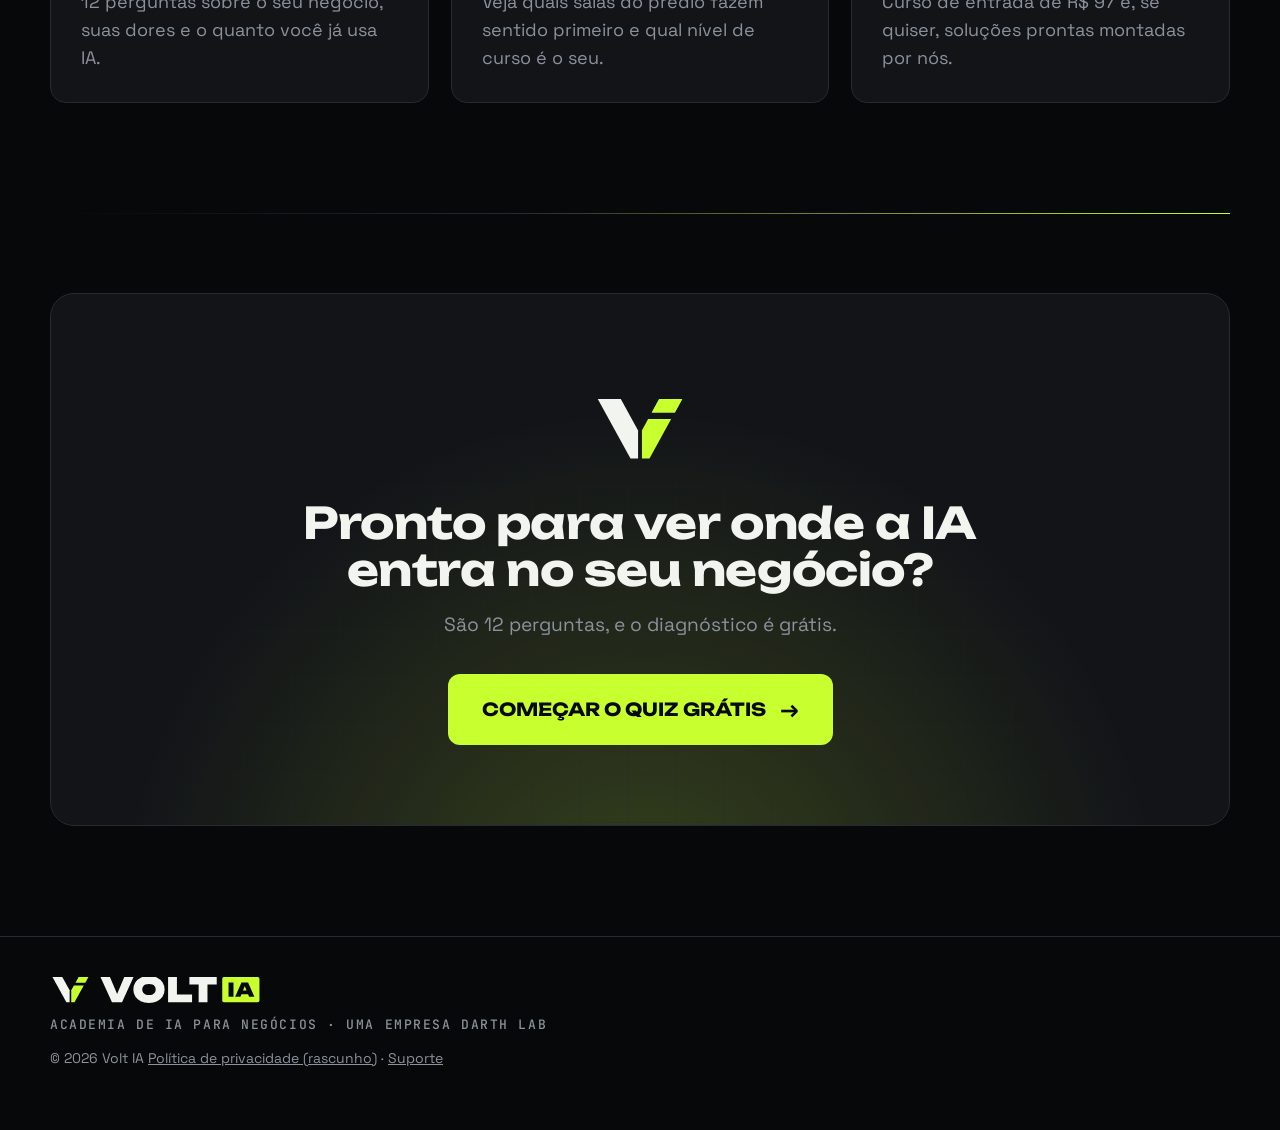
==== commit c57e88ab: "Links de suporte (chamados) no site, quiz e política" ====
--- a/index.html
+++ b/index.html
@@ -105,7 +105,7 @@
   <div class="wrap">
     <img src="assets/logo.svg" alt="Volt IA" height="26">
     <p class="mono muted">ACADEMIA DE IA PARA NEGÓCIOS · UMA EMPRESA DARTH LAB</p>
-    <p class="muted small">© 2026 Volt IA <a href="privacidade/" style="color:inherit">Política de privacidade (rascunho)</a></p>
+    <p class="muted small">© 2026 Volt IA <a href="privacidade/" style="color:inherit">Política de privacidade (rascunho)</a> · <a href="https://volt-ia-leads.nodeonetec.workers.dev/suporte" style="color:inherit">Suporte</a></p>
   </div>
 </footer>
 <script src="building.js" defer></script>
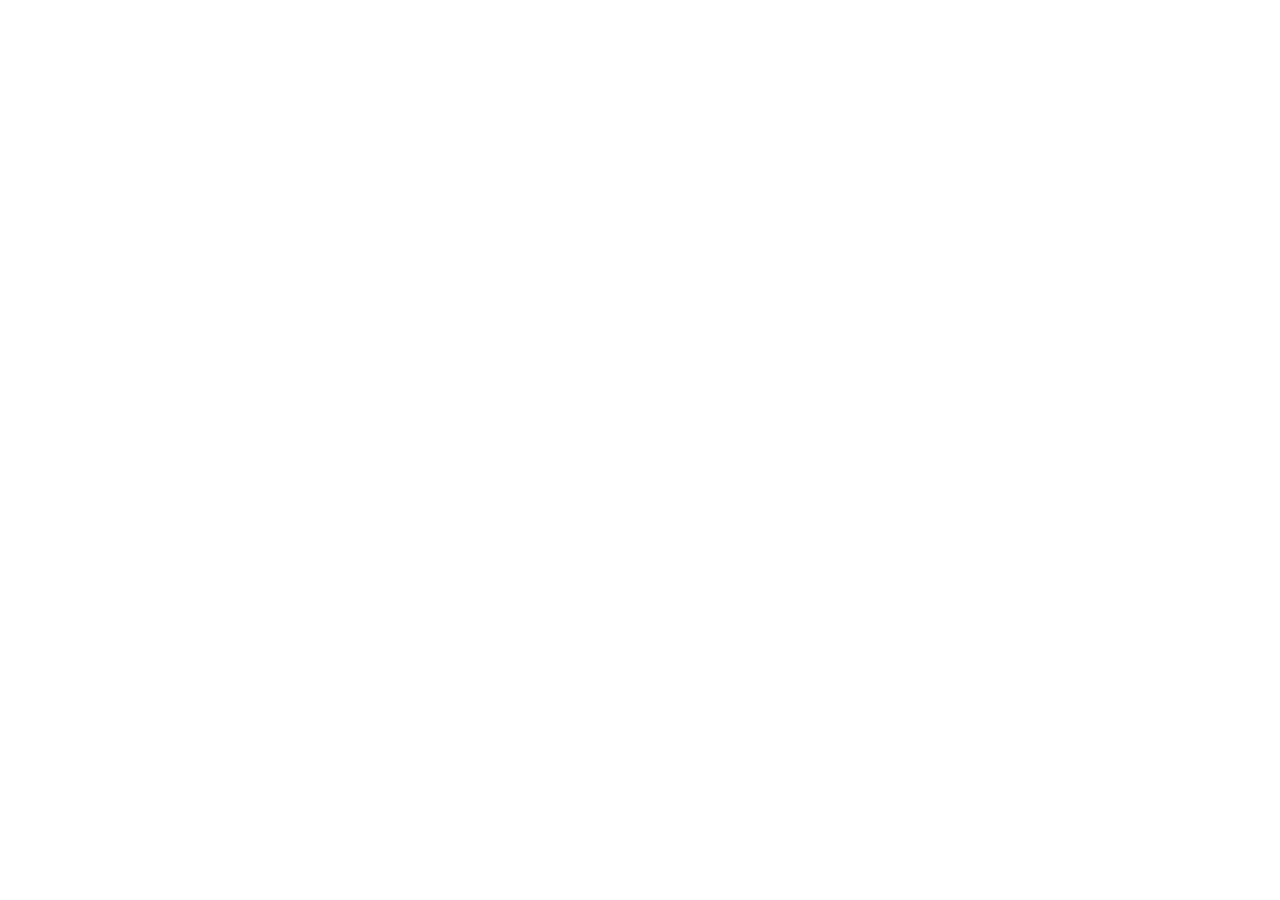
==== commit ec85c749: "chore: site mudou para voltiabrasil.com — páginas antigas redirecionam Co-Authored-By: Claude Opus 5" ====
--- a/index.html
+++ b/index.html
@@ -1,114 +1,10 @@
 <!doctype html>
-<html lang="pt-BR">
-<head>
-<meta charset="utf-8">
-<meta name="viewport" content="width=device-width, initial-scale=1">
-<title>Volt IA | Descubra onde a IA entra no seu negócio</title>
-<meta name="description" content="Diagnóstico grátis em 12 perguntas para donos de pequenas empresas e lojas: descubra onde a IA entra no seu negócio.">
-<meta name="theme-color" content="#07080A">
-<link rel="icon" href="assets/favicon.svg" type="image/svg+xml">
-<link rel="icon" href="assets/favicon.ico" sizes="any">
-<link rel="apple-touch-icon" href="assets/apple-touch-icon-180.png">
-<script>try{if(localStorage.getItem("volt_reduce_motion")==="1")document.documentElement.classList.add("reduce-motion")}catch(e){}</script>
-<link rel="stylesheet" href="style.css">
-<link rel="stylesheet" href="building.css">
-</head>
-<body>
-<div class="scanline" aria-hidden="true"></div>
-<header class="nav">
-  <div class="wrap nav-in">
-    <a href="#" class="brand" aria-label="Volt IA"><img src="assets/logo.svg" alt="Volt IA" height="32"></a>
-    <div class="nav-actions">
-      <button class="motion-toggle" type="button" id="btnMotion" aria-pressed="false">Reduzir movimento</button>
-      <a href="quiz/" class="btn btn-sm glow">Fazer o quiz grátis</a>
-    </div>
-  </div>
-</header>
-
-<main>
-<!-- PALCO: o prédio Volt IA com o núcleo que comanda tudo -->
-<section class="stage" id="predio" aria-label="O prédio Volt IA: um núcleo de IA conectado às áreas do seu negócio">
-  <div class="stage-sticky">
-    <div class="stage-bg" aria-hidden="true"></div>
-    <div class="stage-halo" aria-hidden="true"></div>
-    <div class="cam" id="cam"><svg class="bsvg" id="bsvg" role="img" aria-label="Prédio em corte com um núcleo de IA central ligado a oito salas: vendas e WhatsApp, atendimento, tráfego pago, criativos e Instagram, CRM, agendamento, financeiro e ERP."></svg></div>
-
-    <div class="panel" id="panel">
-      <div class="pstate p0 cur" data-state="0">
-        <p class="kicker"><span class="blink">●</span> PARA DONOS DE PEQUENAS EMPRESAS E LOJAS</p>
-        <h1>Descubra onde o seu negócio está <em>perdendo</em> tempo e cliente</h1>
-        <p class="lead">Imagine um prédio onde um núcleo de IA comanda cada área do seu negócio. Responda 12 perguntas e veja quais salas fazem sentido para você.</p>
-        <div class="cta-row">
-          <a href="quiz/" class="btn pulse glow">Fazer o diagnóstico grátis <span class="arr">→</span></a>
-          <span class="mono muted">12 PERGUNTAS · SEM CUSTO</span>
-        </div>
-      </div>
-      <!-- andares: preenchidos pelo app.js a partir de VOLT_FLOORS/VOLT_ROOMS -->
-      <div class="pstate p5" data-state="5">
-        <p class="kicker">// O NÚCLEO</p>
-        <h2>Uma IA no centro. Cada área conectada.</h2>
-        <p class="lead">O quiz mostra por qual sala começar no seu negócio, e o curso explica como tudo funciona.</p>
-        <div class="cta-row"><a href="quiz/" class="btn pulse glow">Fazer o diagnóstico grátis <span class="arr">→</span></a></div>
-      </div>
-    </div>
-    <div class="progress" id="progress" aria-hidden="true"></div>
-    <div class="hint" id="hint" aria-hidden="true"><span></span>ROLE PARA DESCER PELOS ANDARES · PASSE O MOUSE NAS SALAS</div>
-    <div class="tip" id="tip" role="status" aria-live="polite"></div>
-  </div>
-  <div class="static-floors" id="staticFloors"></div>
-</section>
-
-<!-- CONTADORES (fatos do próprio quiz, sem promessa de ganho) -->
-<section class="stats" id="numeros">
-  <div class="wrap stats-grid">
-    <div class="stat reveal"><b data-count="12">0</b><span>perguntas no quiz</span></div>
-    <div class="stat reveal d1"><b data-count="8">0</b><span>áreas no prédio</span></div>
-    <div class="stat reveal d2"><b data-count="3">0</b><span>níveis de diagnóstico</span></div>
-    <div class="stat reveal d3"><b data-count="0" data-prefix="R$ ">R$ 0</b><span>para fazer o diagnóstico</span></div>
-  </div>
-</section>
-
-<!-- COMO FUNCIONA -->
-<section class="steps sec" id="como">
-  <div class="wrap">
-    <p class="kicker reveal">// COMO FUNCIONA</p>
-    <h2 class="reveal d1">Do diagnóstico à IA rodando no seu negócio</h2>
-    <div class="flowline reveal" aria-hidden="true"><i></i></div>
-    <ol class="grid3">
-      <li class="card reveal"><span class="num">01</span><h3>Faça o quiz grátis</h3><p>12 perguntas sobre o seu negócio, suas dores e o quanto você já usa IA.</p></li>
-      <li class="card reveal d1"><span class="num">02</span><h3>Receba seu diagnóstico</h3><p>Veja quais salas do prédio fazem sentido primeiro e qual nível de curso é o seu.</p></li>
-      <li class="card reveal d2"><span class="num">03</span><h3>Aprenda e implante</h3><p>Curso de entrada de R$ 97 e, se quiser, soluções prontas montadas por nós.</p></li>
-    </ol>
-  </div>
-</section>
-
-<!-- CTA FINAL -->
-<section class="final sec" id="quiz">
-  <div class="wrap">
-    <div class="final-box reveal">
-      <div class="final-grid" aria-hidden="true"></div>
-      <svg class="emblem sm" viewBox="0 0 100 100" aria-hidden="true">
-        <polygon points="6,26 30,26 48,58.73 48,88 40.1,88" fill="#F2F4EF"/>
-        <polygon points="82.45,47 58.45,47 52,58.73 52,88 59.9,88" fill="#C8FF2E"/>
-        <polygon class="pkt p0" points="94,26 70,26 62.3,40 86.3,40" fill="#C8FF2E"/>
-        <polygon class="pkt p1" points="94,26 70,26 62.3,40 86.3,40" fill="#C8FF2E"/>
-      </svg>
-      <h2>Pronto para ver onde a IA entra no seu negócio?</h2>
-      <p class="lead">São 12 perguntas, e o diagnóstico é grátis.</p>
-      <a href="quiz/" class="btn btn-lg pulse glow">Começar o quiz grátis <span class="arr">→</span></a>
-    </div>
-  </div>
-</section>
-</main>
-
-<footer class="foot">
-  <div class="wrap">
-    <img src="assets/logo.svg" alt="Volt IA" height="26">
-    <p class="mono muted">ACADEMIA DE IA PARA NEGÓCIOS · UMA EMPRESA DARTH LAB</p>
-    <p class="muted small">© 2026 Volt IA <a href="privacidade/" style="color:inherit">Política de privacidade (rascunho)</a> · <a href="https://volt-ia-leads.nodeonetec.workers.dev/suporte" style="color:inherit">Suporte</a></p>
-  </div>
-</footer>
-<script src="building.js" defer></script>
-<script src="app.js" defer></script>
-</body>
-</html>
+<html lang="pt-BR"><head><meta charset="utf-8">
+<meta name="viewport" content="width=device-width,initial-scale=1">
+<title>Volt IA mudou de endereço</title>
+<link rel="canonical" href="https://voltiabrasil.com/">
+<meta http-equiv="refresh" content="0; url=https://voltiabrasil.com/">
+<meta name="robots" content="noindex">
+<script>location.replace("https://voltiabrasil.com/"+location.search+location.hash);</script>
+<style>body{margin:0;min-height:100vh;display:grid;place-items:center;background:#07080A;color:#F2F4EF;font:16px system-ui,sans-serif;text-align:center;padding:24px}a{color:#C8FF2E}</style>
+</head><body><p>A Volt IA agora está em <a href="https://voltiabrasil.com/">https://voltiabrasil.com/</a>.</p></body></html>
